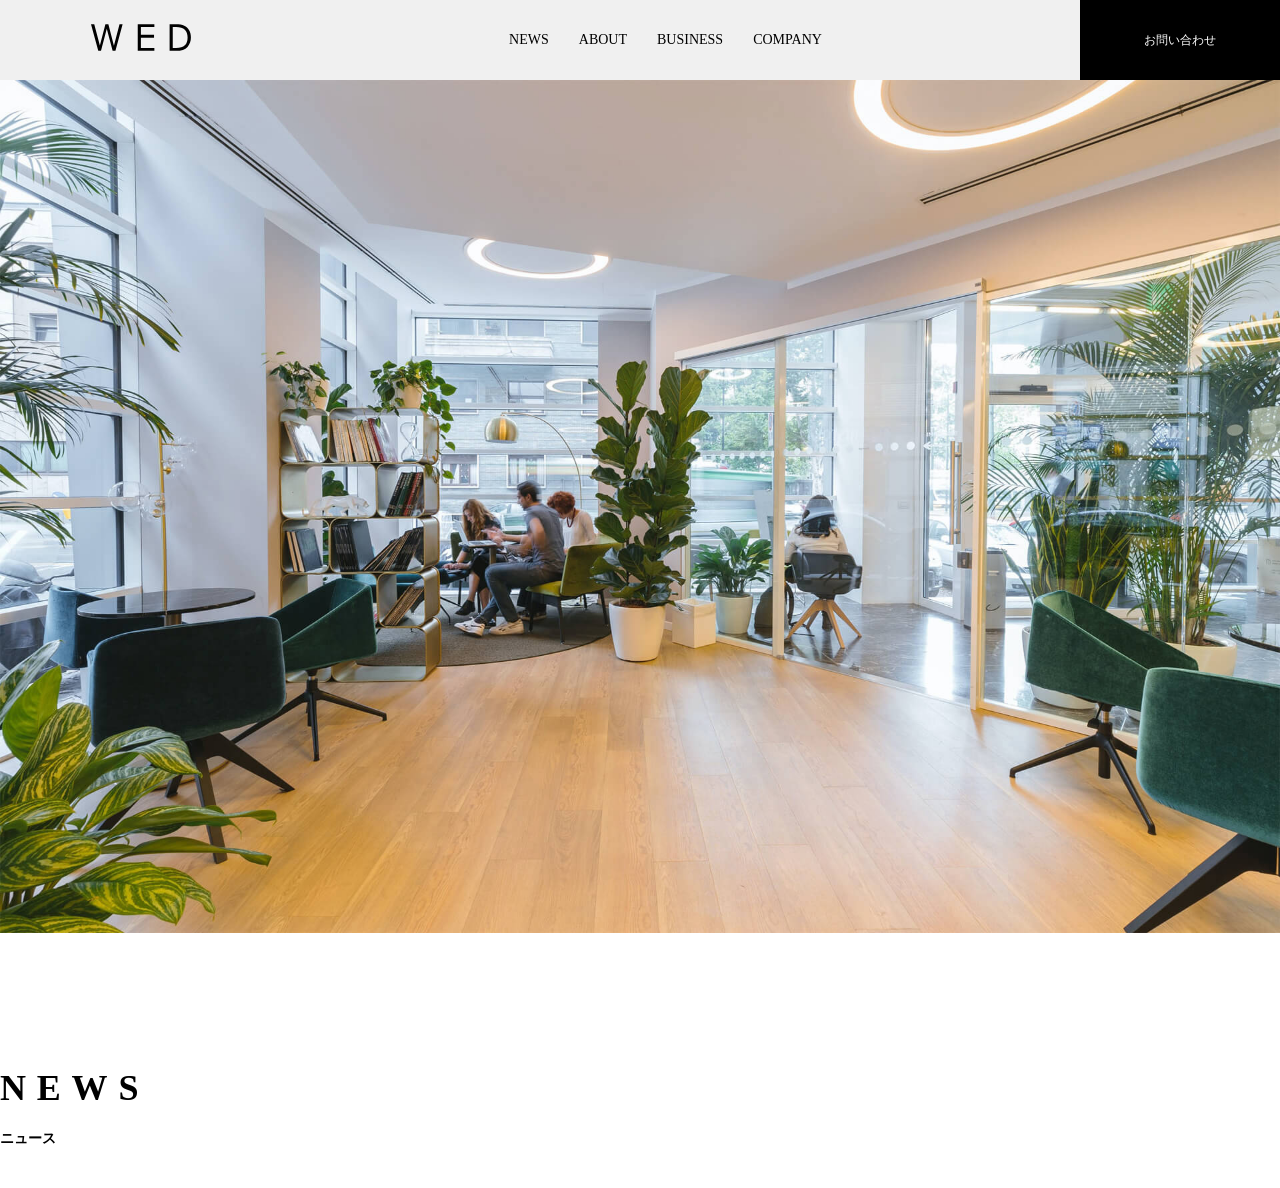
==== CorporateSite/index.html @ ebe77fc0 "Add files via upload" ====
<!DOCTYPE html>
<html lang="ja">
<head>
  <meta charset="UTF-8">
  <meta name="viewport" content="width=device-width, initial-scale=1.0">
  <title>Coporate</title>
  <link rel="stylesheet" href="./destyle.css">
  <link rel="stylesheet" href="./style.css">
</head>

<body>
  <header class="header">

    <h1 class="logo"><img src="./img/logo.svg"></h1>

    <nav>
      <ul>
        <li>NEWS</li>
        <li>ABOUT</li>
        <li>BUSINESS</li>
        <li>COMPANY</li>
      </ul>
    </nav>

    <a class="contact">お問い合わせ</a>

  </header>

  <main>

    <div class="MV">
      <img src="./img/mainvisual.jpg"
    </div>

  </main>

  <section class="news">
    <div class="section-title">
      <h2 class="title-1">NEWS</h2>
      <h3 class="title-2">ニュース</h3>
  </div>
  </section>



</body>
</html>
---- CorporateSite/style.css ----
* {
  margin: 0;
  padding: 0;
  border: 0;
}

img {
  max-width: 100%;
}

/* header */
header {
    height: 80px;
    display: flex;
    justify-content: space-between;
    align-items: center;
    background-color: #F0F0F0;
}

.logo img {
    width: 100.39px;
    margin-left: 91px;
    margin-right: 59.61px;
}

ul {
    display: flex;
    list-style: none;
    gap: 30px;
    font-size: 14px;
}

.contact {
  width: 200px;
  height: 80px;
  line-height: 80px;
  background-color: #000;
  color: #fff;
  font-size: 12px;
  display: inline-block;
  text-align: center; 
}

/* MV */
.MV img {
  width: 100%;
  object-fit: cover;
}



.news {
    margin-top: 130px;
}

.title-1 {
    font-size: 36px;
    letter-spacing: 10.8px;
    margin-bottom: 21px;
}

.title-2 {
    font-size: 14px; 
    margin-bottom: 40px;
}
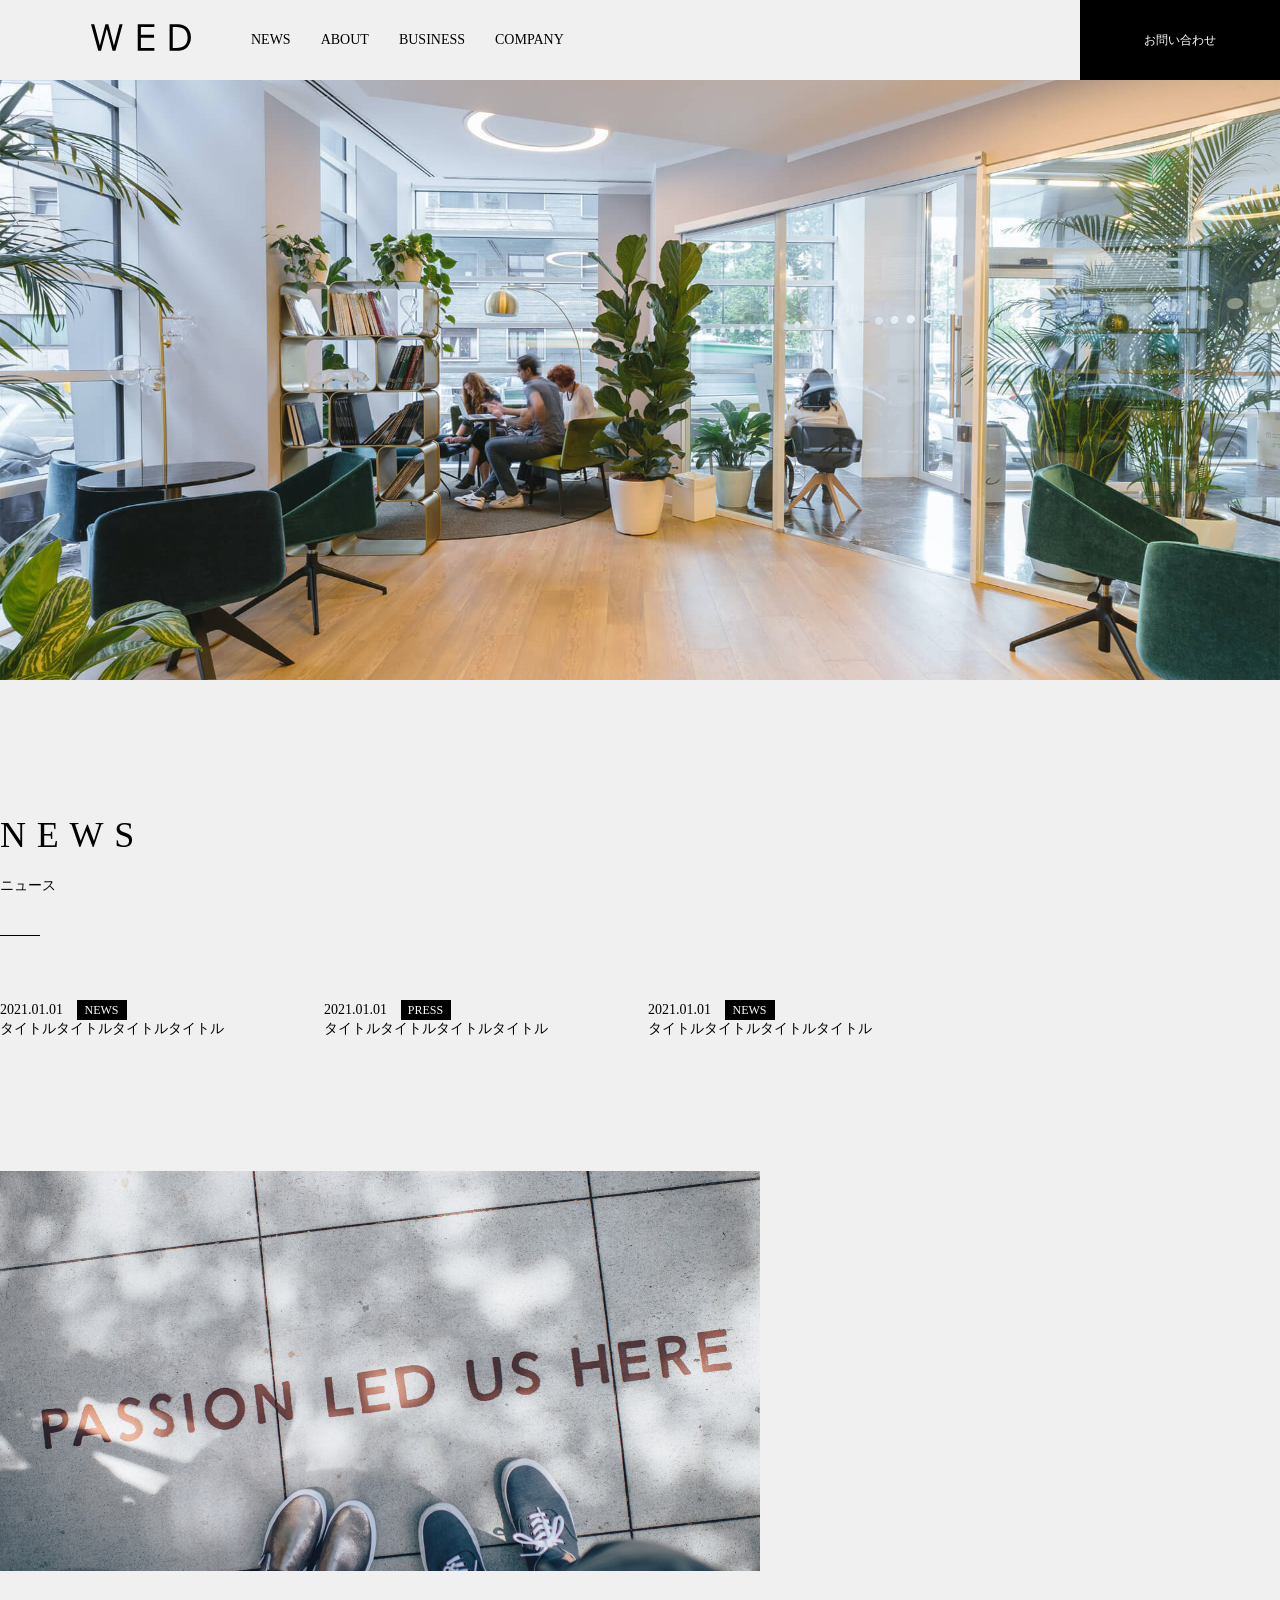
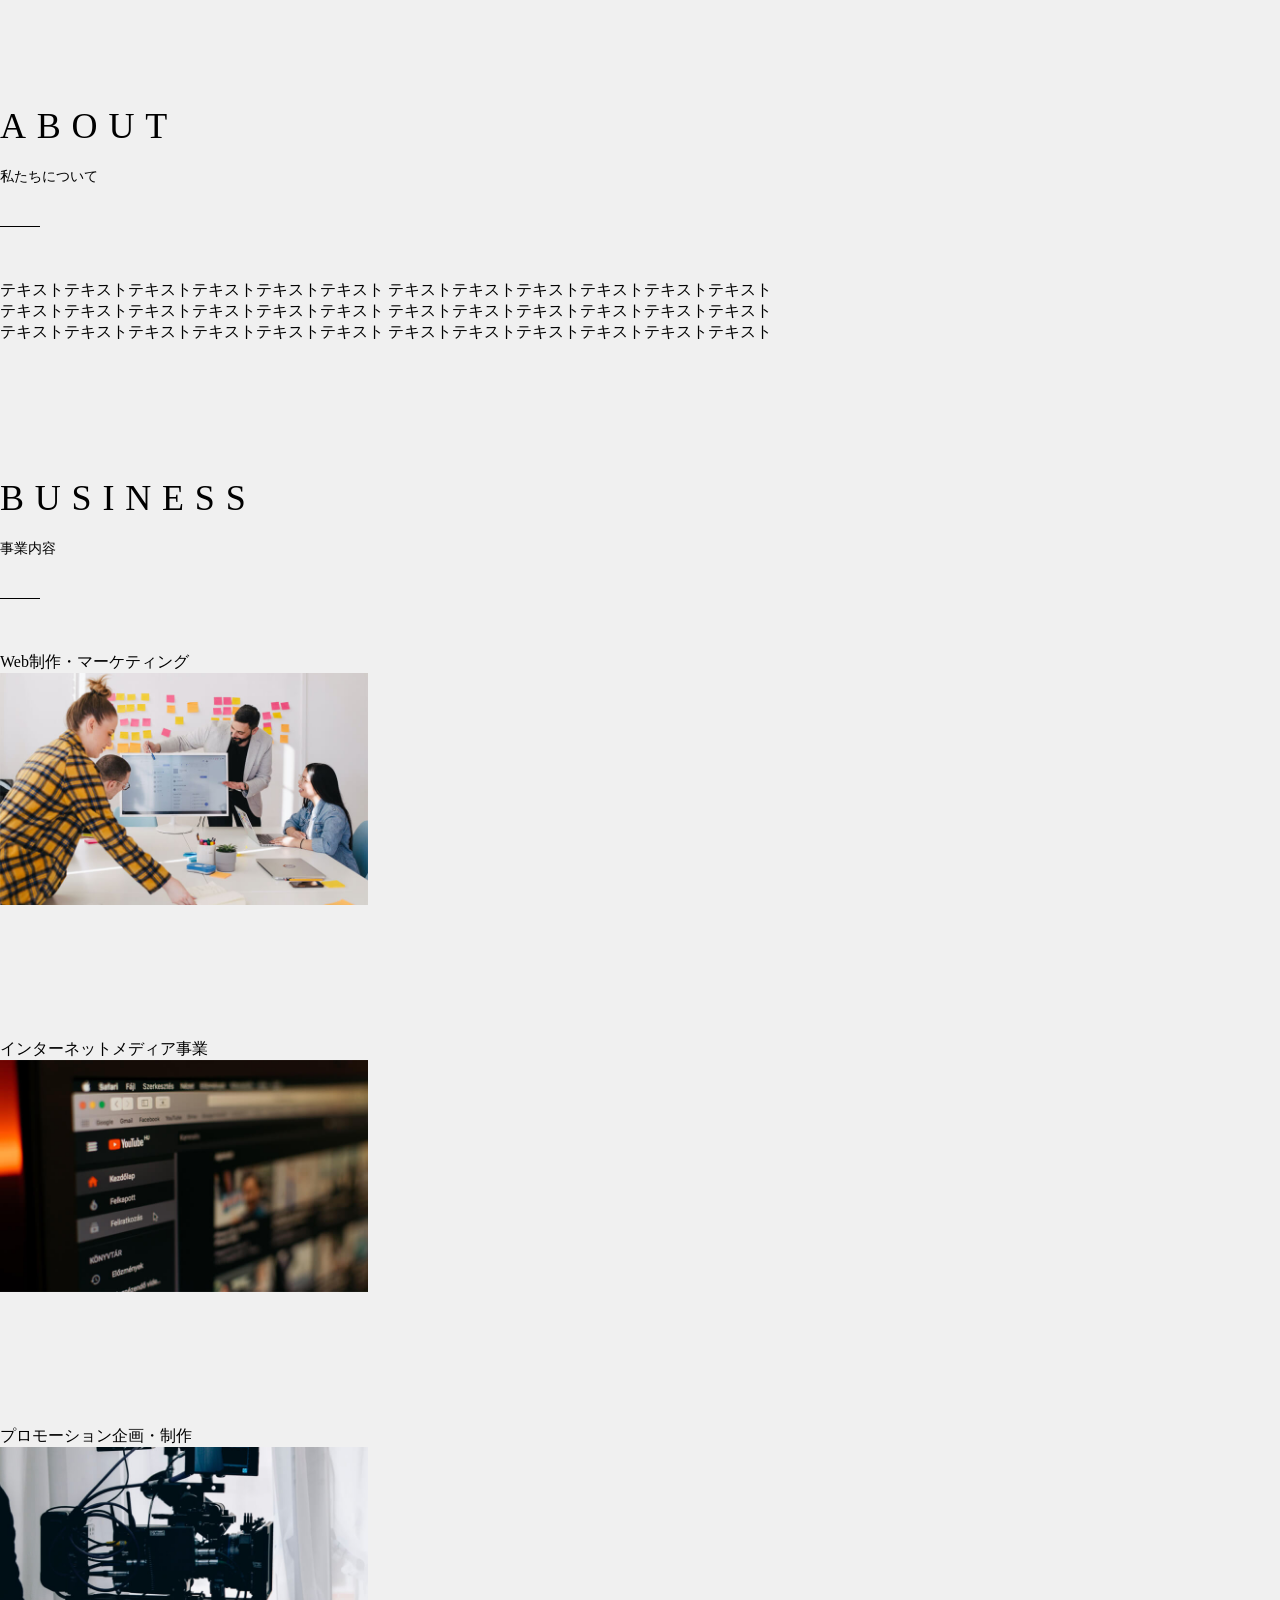
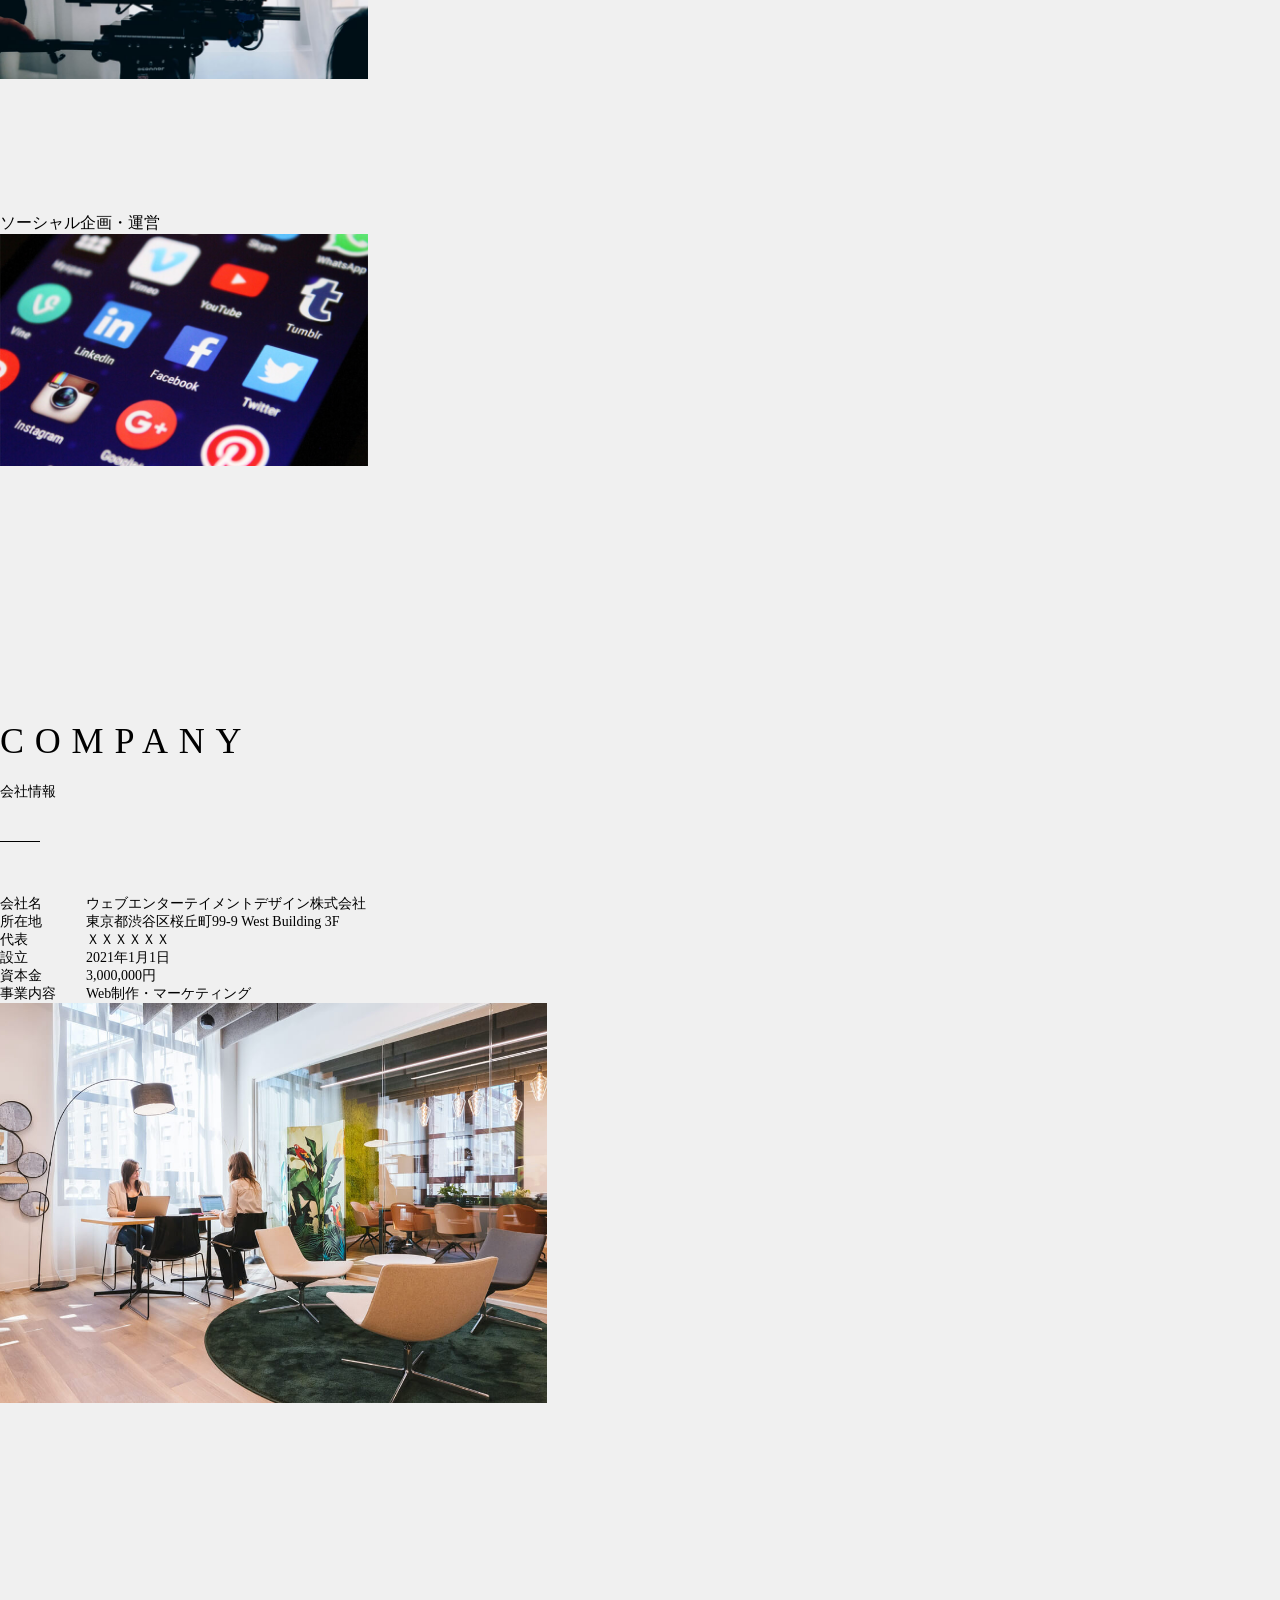
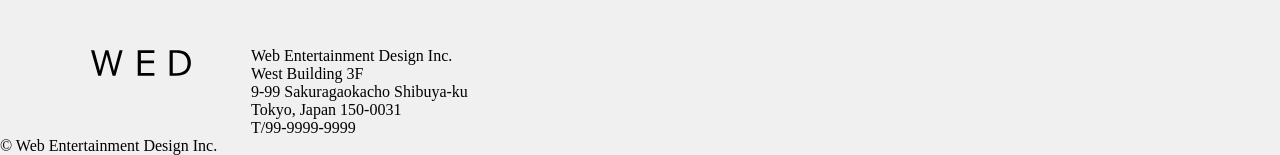
==== commit 7c20a4a9: "2026.05.18.update" ====
--- a/CorporateSite/index.html
+++ b/CorporateSite/index.html
@@ -28,19 +28,153 @@
 
   <main>
 
-    <div class="MV">
+    <div class="mv">
       <img src="./img/mainvisual.jpg"
     </div>
 
-  </main>
+   <!-- NEWS -->
+   <section class="news">
+     <h2 class="section-title">
+          <span class="main-title">NEWS</span>
+          <span class="sub-title">ニュース</span>
+     </h2>
 
-  <section class="news">
-    <div class="section-title">
-      <h2 class="title-1">NEWS</h2>
-      <h3 class="title-2">ニュース</h3>
+      <ul class="list">
+        <li>
+          <div class="date-area">
+            <time>2021.01.01</time>
+            <span>NEWS</span>
+            <p>タイトルタイトルタイトルタイトル</p>
+          </div>
+        </li>
+        <li>
+          <div class="date-area">
+            <time>2021.01.01</time>
+            <span>PRESS</span>
+            <p>タイトルタイトルタイトルタイトル</p>
+          </div>
+        </li><li>
+          <div class="date-area">
+            <time>2021.01.01</time>
+            <span>NEWS</span>
+            <p>タイトルタイトルタイトルタイトル</p>
+          </div>
+        </li>
+      </ul>
+   </section>
+
+   <!-- ABOUT -->
+   <section class="about">
+     <div class="about__img">
+      <img src="./img/about.jpg">
+     </div>
+
+     <div class="about__text">
+      <h2 class="section-title">
+       <span class="main-title">ABOUT</span>
+       <span class="sub-title">私たちについて</span>
+      </h2>
+      <p>
+            テキストテキストテキストテキストテキストテキスト
+            テキストテキストテキストテキストテキストテキスト
+      </p>
+      <p>
+            テキストテキストテキストテキストテキストテキスト
+            テキストテキストテキストテキストテキストテキスト
+      </p>
+      <p>
+            テキストテキストテキストテキストテキストテキスト
+            テキストテキストテキストテキストテキストテキスト
+      </p>
+     </div>
+   </section>
+
+   <!-- business -->
+   <section class="business">
+     <h2 class="section-title">
+       <span class="main-title">BUSINESS</span>
+       <span class="sub-title">事業内容</span>
+     </h2>
+
+     <div class="left">
+       <div class="item">
+          <p class="title">Web制作・マーケティング</p>
+          <img src="./img/business1.jpg">
+       </div>
+       <div class="item">
+         <p class="title">インターネットメディア事業</p>
+         <img src="./img/business2.jpg">
+       </div>
+     </div>
+
+     <div class="right">
+        <div class="item">
+          <p class="title">プロモーション企画・制作</p>
+          <img src="./img/business3.jpg">
+       </div>
+
+       <div class="item">
+         <p class="title">ソーシャル企画・運営</p>
+         <img src="./img/business4.jpg">
+       </div>
+     </div>
+   </section>
+
+   <!-- COMPANY -->
+   <section class="company">
+     <h2 class="section-title">
+      <span class="main-title">COMPANY</span>
+      <span class="sub-title">会社情報</span>
+     </h2>
+
+     <ul class="info">
+      <li>会社名　</li>
+      <li>ウェブエンターテイメントデザイン株式会社</li>
+     </ul>
+     <ul>
+      <li>所在地　</li>
+      <li>東京都渋谷区桜丘町99-9 West Building 3F</li>
+     </ul>
+     <ul>
+      <li>代表　　</li>
+      <li>ＸＸＸＸＸＸ</li>
+     </ul>   <ul>
+      <li>設立　　</li>
+      <li>2021年1月1日</li>
+     </ul>   <ul>
+      <li>資本金　</li>
+      <li>3,000,000円</li>
+     </ul>   <ul>
+      <li>事業内容</li>
+      <li>Web制作・マーケティング</li>
+     </ul>  
+
+     <div class="img">
+       <img src="./img/company.jpg">
+     </div>
+     </section>
+ </main>
+
+ <footer class="footer">
+
+  <div class="flex">
+    <h1 class="logo"><img src="./img/logo.svg"></h1>
+    <div class="info">
+      <p>
+        Web Entertainment Design Inc.<br>
+        West Building 3F<br>
+        9-99 Sakuragaokacho Shibuya-ku<br>
+        Tokyo, Japan 150-0031
+        </p>
+            <p>T/99-9999-9999</p>
+    </div>
   </div>
-  </section>
+  
+  </div>
+    <p class="copyright">&copy; Web Entertainment Design Inc.</p>
+  </div>
 
+ </footer>
 
 
 </body>
--- a/CorporateSite/style.css
+++ b/CorporateSite/style.css
@@ -4,20 +4,45 @@
   border: 0;
 }
 
+body {
+  background-color: #F0F0F0;
+}
+
 img {
   max-width: 100%;
+  height: auto;
+}
+
+.main-title {
+    display: block;
+    font-weight: normal;
+    font-size: 36px;
+    letter-spacing: 10.8px;
+    margin-bottom: 21px;
+}
+
+.sub-title {
+    display: block;
+    font-weight: normal;
+    font-size: 14px; 
+}
+
+.sub-title::after {
+    content: "";
+    width: 40px;
+    height: 1px;
+    background-color: #000;
+    display: block;
 }
 
 /* header */
 header {
     height: 80px;
     display: flex;
-    justify-content: space-between;
     align-items: center;
-    background-color: #F0F0F0;
 }
 
-.logo img {
+.logo {
     width: 100.39px;
     margin-left: 91px;
     margin-right: 59.61px;
@@ -37,29 +62,123 @@
   background-color: #000;
   color: #fff;
   font-size: 12px;
-  display: inline-block;
+  display: lock;
   text-align: center; 
+  margin-left: auto;
 }
 
 /* MV */
-.MV img {
+
+.mv {
+    width: 100%;
+}
+
+.mv img {
   width: 100%;
+  height: 600px;
   object-fit: cover;
+  margin-bottom: 130px;
+}
+
+/* NEWS */
+.news {
+    margin-bottom: 133px;
+}
+
+.news .sub-title::after {
+  margin-top: 40px;
+  margin-bottom: 64px;
+}
+
+.date-area span {
+  width: 50px;
+  height: 20px;
+  line-height: 20px;
+  background-color: #000;
+  color: #fff;
+  display: inline-block;
+  font-size: 0.75rem;
+  margin-left: 10px;
+  text-align: center;
+}
+
+.list {
+    display: flex;
+    gap: 100px;
+}
+
+/* ABOUT*/
+.about {
+    margin-bottom: 134px;
+}
+
+.about .sub-title::after {
+    margin-top: 40px;
+    margin-bottom: 53px;
+}
+
+.about__img img {
+  width: 760px;
+  height: 400px;
+  object-fit: cover;
+}
+
+/* BUSINESS */
+.business {
+  margin-bottom: 120px;
+}
+
+.business .sub-title::after {
+    margin-top: 40px;
+    margin-bottom: 53px;
+}
+
+.item img {
+  width: 368px;
+  height: 232px;
+  object-fit: cover;
+}
+
+/* COMPANY */
+.company {
+  margin-bottom: 110px;
+}
+
+.company .sub-title::after {
+    margin-top: 40px;
+    margin-bottom: 53px;
+}
+
+.company img {
+  width: 547px;
+  height: 400px;
+  object-fit: cover;
+}
+
+/* footer */
+.flex {
+  display: flex;
 }
 
 
 
-.news {
-    margin-top: 130px;
-}
 
-.title-1 {
-    font-size: 36px;
-    letter-spacing: 10.8px;
-    margin-bottom: 21px;
-}
 
-.title-2 {
-    font-size: 14px; 
-    margin-bottom: 40px;
-}+
+
+
+
+
+
+@media screen and (max-width: 768px) {
+
+  .header {
+    flex-direction: column;
+    align-items: flex-start;
+  }
+
+  .contact {
+    display: none;
+  }
+
+  }
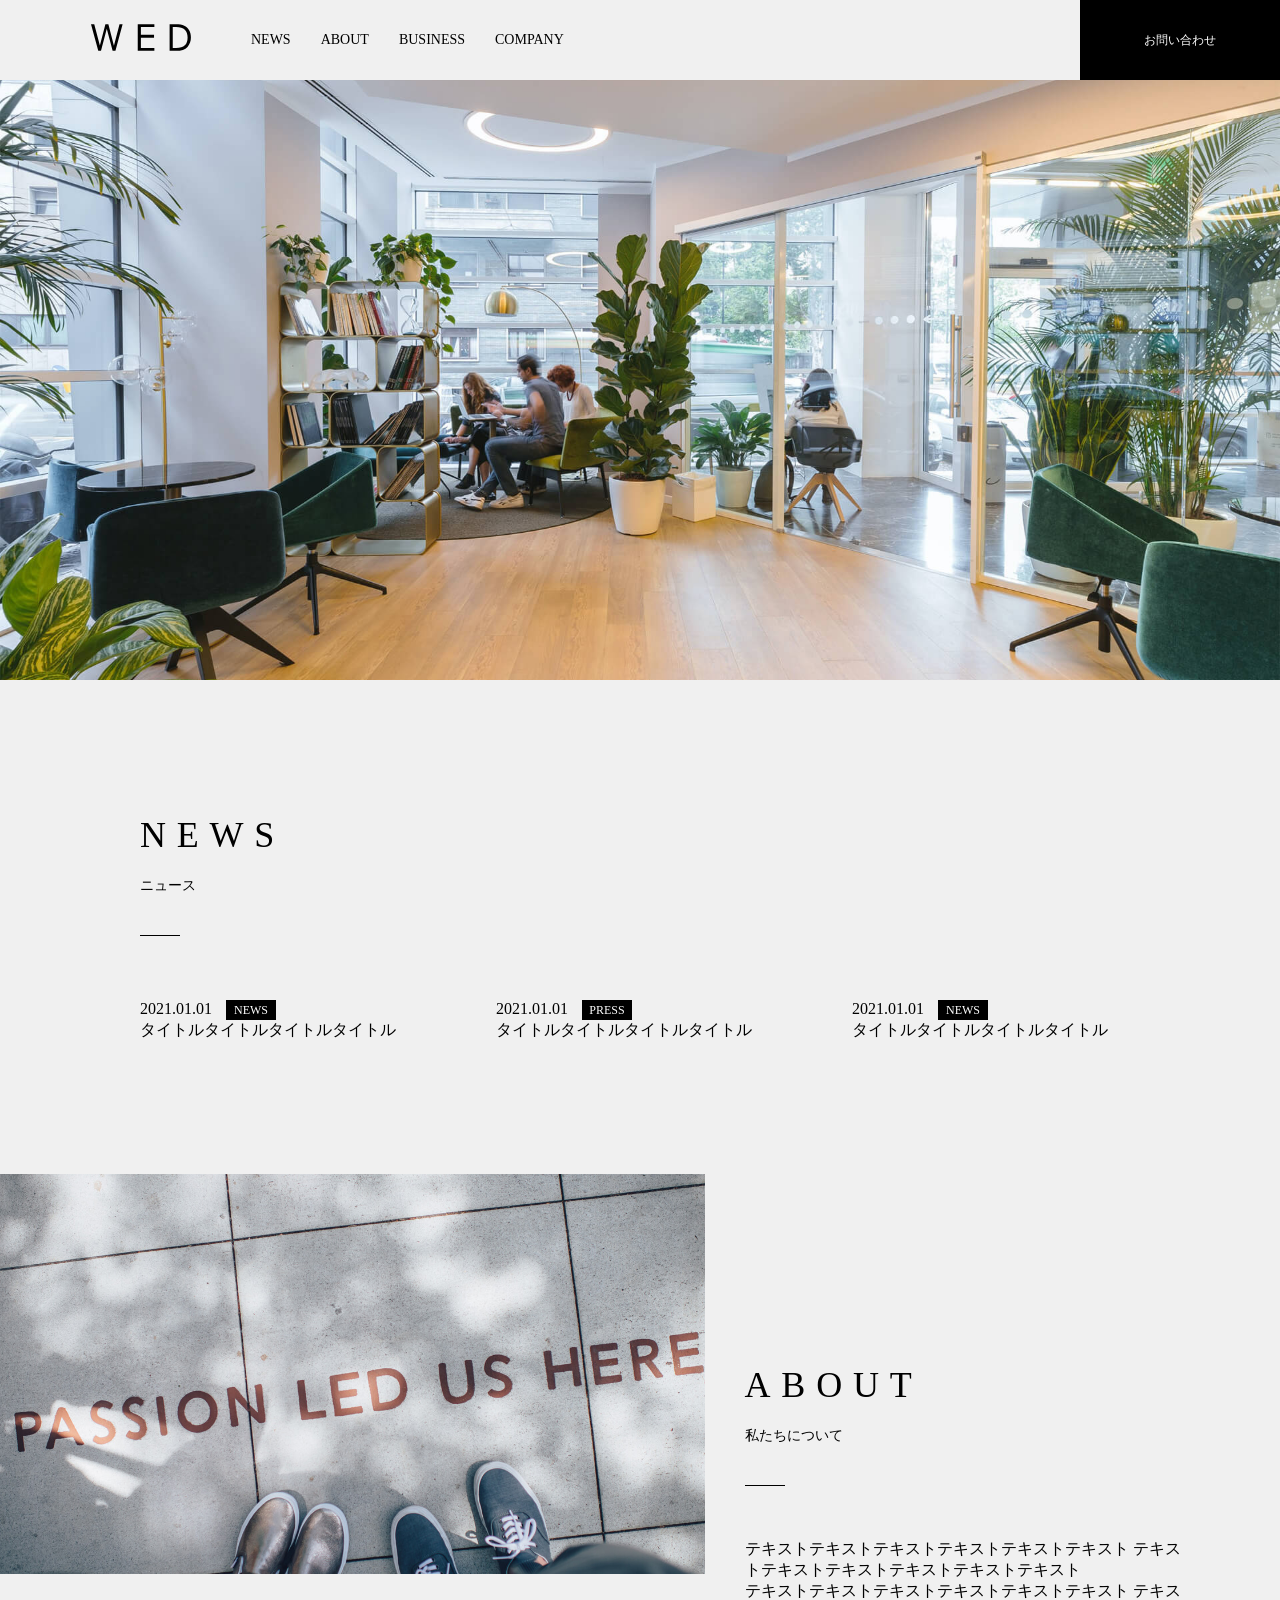
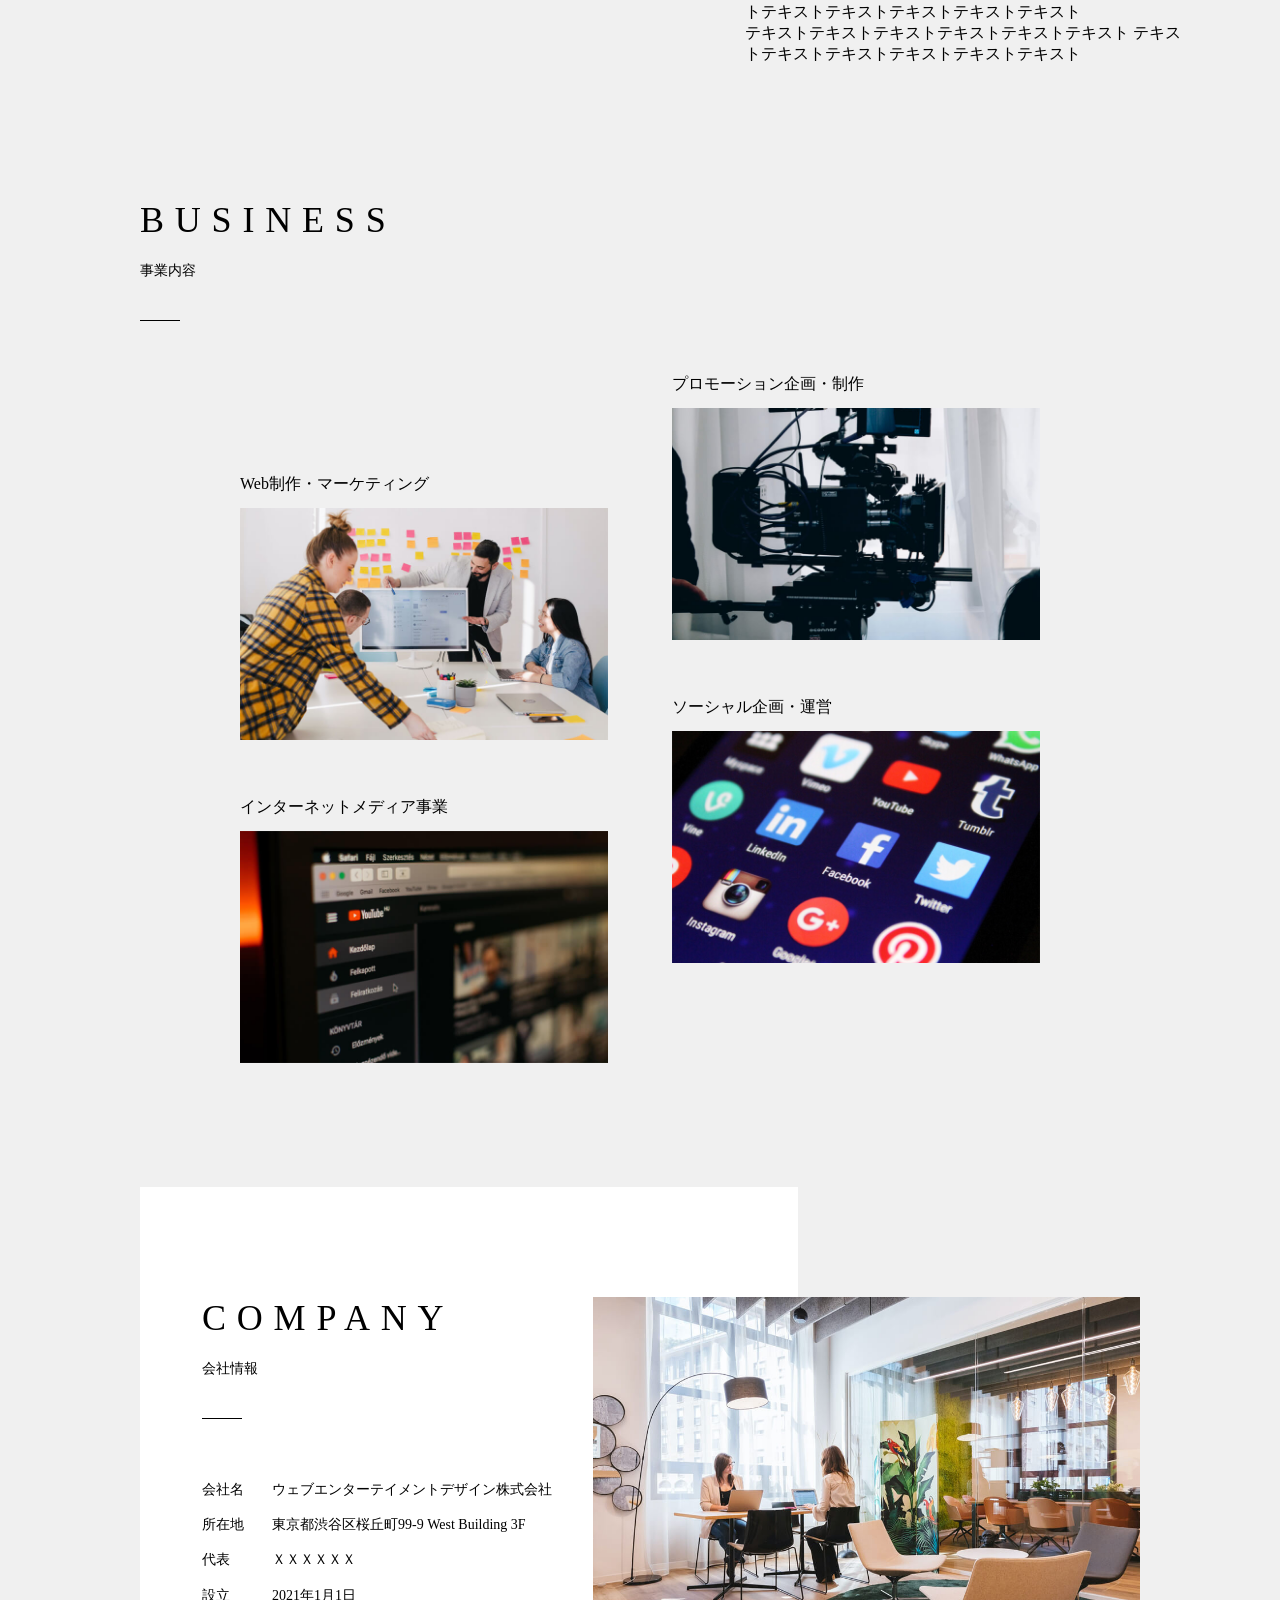
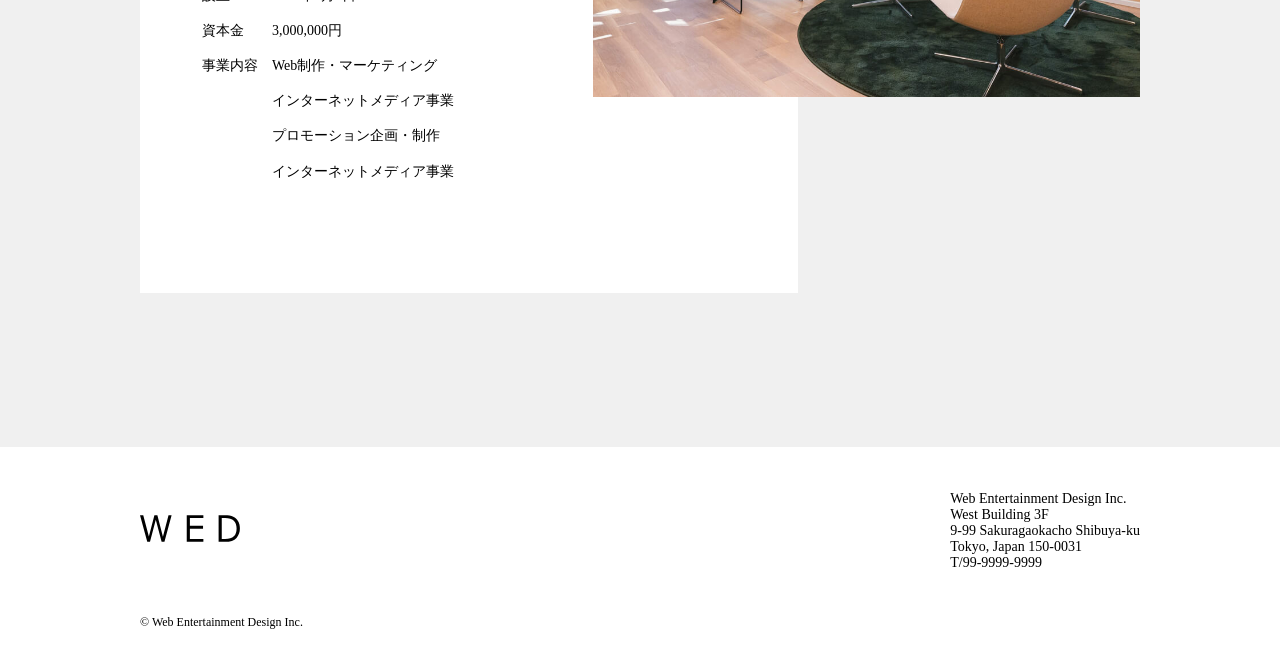
==== commit 78c7f533: "2026_05_19" ====
--- a/CorporateSite/index.html
+++ b/CorporateSite/index.html
@@ -1,181 +1,205 @@
-<!DOCTYPE html>
+<!doctype html>
 <html lang="ja">
-<head>
-  <meta charset="UTF-8">
-  <meta name="viewport" content="width=device-width, initial-scale=1.0">
-  <title>Coporate</title>
-  <link rel="stylesheet" href="./destyle.css">
-  <link rel="stylesheet" href="./style.css">
-</head>
-
-<body>
-  <header class="header">
-
-    <h1 class="logo"><img src="./img/logo.svg"></h1>
-
-    <nav>
-      <ul>
-        <li>NEWS</li>
-        <li>ABOUT</li>
-        <li>BUSINESS</li>
-        <li>COMPANY</li>
-      </ul>
-    </nav>
-
-    <a class="contact">お問い合わせ</a>
-
-  </header>
-
-  <main>
-
-    <div class="mv">
-      <img src="./img/mainvisual.jpg"
-    </div>
-
-   <!-- NEWS -->
-   <section class="news">
-     <h2 class="section-title">
+  <head>
+    <meta charset="UTF-8" />
+    <meta name="viewport" content="width=device-width, initial-scale=1.0" />
+    <title>Coporate</title>
+    <link rel="stylesheet" href="./destyle.css" />
+    <link rel="stylesheet" href="./style.css" />
+  </head>
+
+  <body>
+    <header class="header">
+      <h1 class="logo"><img src="./img/logo.svg" /></h1>
+
+      <nav>
+        <ul>
+          <li>NEWS</li>
+          <li>ABOUT</li>
+          <li>BUSINESS</li>
+          <li>COMPANY</li>
+        </ul>
+      </nav>
+
+      <a class="contact">お問い合わせ</a>
+    </header>
+
+    <main>
+      <div class="mv">
+        <img src="./img/mainvisual.jpg" />
+      </div>
+
+      <!-- NEWS -->
+      <section class="news">
+        <h2 class="section-title">
           <span class="main-title">NEWS</span>
           <span class="sub-title">ニュース</span>
-     </h2>
-
-      <ul class="list">
+        </h2>
+
+        <ul class="list">
+          <li>
+            <div class="date-area">
+              <time>2021.01.01</time>
+              <span>NEWS</span>
+              <p>タイトルタイトルタイトルタイトル</p>
+            </div>
+          </li>
+          <li>
+            <div class="date-area">
+              <time>2021.01.01</time>
+              <span>PRESS</span>
+              <p>タイトルタイトルタイトルタイトル</p>
+            </div>
+          </li>
+          <li>
+            <div class="date-area">
+              <time>2021.01.01</time>
+              <span>NEWS</span>
+              <p>タイトルタイトルタイトルタイトル</p>
+            </div>
+          </li>
+        </ul>
+      </section>
+
+      <!-- ABOUT -->
+      <section class="about">
+        <div class="about__img">
+          <img src="./img/about.jpg" />
+        </div>
+
+        <div class="about__text">
+          <h2 class="section-title">
+            <span class="main-title">ABOUT</span>
+            <span class="sub-title">私たちについて</span>
+          </h2>
+          <p>
+            テキストテキストテキストテキストテキストテキスト
+            テキストテキストテキストテキストテキストテキスト
+          </p>
+          <p>
+            テキストテキストテキストテキストテキストテキスト
+            テキストテキストテキストテキストテキストテキスト
+          </p>
+          <p>
+            テキストテキストテキストテキストテキストテキスト
+            テキストテキストテキストテキストテキストテキスト
+          </p>
+        </div>
+      </section>
+
+      <!-- business -->
+      <section class="business">
+        <h2 class="section-title">
+          <span class="main-title">BUSINESS</span>
+          <span class="sub-title">事業内容</span>
+        </h2>
+
+        <div class="business__content">
+          <div class="left">
+            <div class="item">
+              <p class="title">Web制作・マーケティング</p>
+              <img src="./img/business1.jpg" />
+            </div>
+            <div class="item">
+              <p class="title">インターネットメディア事業</p>
+              <img src="./img/business2.jpg" />
+            </div>
+          </div>
+
+          <div class="right">
+            <div class="item">
+              <p class="title">プロモーション企画・制作</p>
+              <img src="./img/business3.jpg" />
+            </div>
+
+            <div class="item">
+              <p class="title">ソーシャル企画・運営</p>
+              <img src="./img/business4.jpg" />
+            </div>
+          </div>
+        </div>
+      </section>
+
+      <!-- COMPANY -->
+      <section class="company">
+
+        <div class="company__content">
+
+        <div class="company__text">
+
+        <h2 class="section-title">
+          <span class="main-title">COMPANY</span>
+          <span class="sub-title">会社情報</span>
+        </h2>
+        
+        <ul class="info">
+          <li>
+            <h3>会社名　　</h3>
+            <p>ウェブエンターテイメントデザイン株式会社</p>
+          </li>
+          <li>
+            <h3>所在地　　</h3>
+            <p>東京都渋谷区桜丘町99-9 West Building 3F</p>
+          </li>
+          <li>
+            <h3>代表　　　</h3>
+            <p>ＸＸＸＸＸＸ</p>
+          </li>
+          <li>
+            <h3>設立　　　</h3>
+            <p>2021年1月1日</p>
+          </li>
+          <li>
+            <h3>資本金　　</h3>
+            <p>3,000,000円</p>
+          </li>
+          <li>
+            <h3>事業内容　</h3>
+            <p>Web制作・マーケティング</p>
+          </li>
+         <li>
+            <h3>　　　　　</h3>
+            <p>インターネットメディア事業</p>
+          </li>  
         <li>
-          <div class="date-area">
-            <time>2021.01.01</time>
-            <span>NEWS</span>
-            <p>タイトルタイトルタイトルタイトル</p>
-          </div>
-        </li>
+            <h3>　　　　　</h3>
+            <p>プロモーション企画・制作</p>
+          </li>  
         <li>
-          <div class="date-area">
-            <time>2021.01.01</time>
-            <span>PRESS</span>
-            <p>タイトルタイトルタイトルタイトル</p>
-          </div>
-        </li><li>
-          <div class="date-area">
-            <time>2021.01.01</time>
-            <span>NEWS</span>
-            <p>タイトルタイトルタイトルタイトル</p>
-          </div>
-        </li>
-      </ul>
-   </section>
-
-   <!-- ABOUT -->
-   <section class="about">
-     <div class="about__img">
-      <img src="./img/about.jpg">
-     </div>
-
-     <div class="about__text">
-      <h2 class="section-title">
-       <span class="main-title">ABOUT</span>
-       <span class="sub-title">私たちについて</span>
-      </h2>
-      <p>
-            テキストテキストテキストテキストテキストテキスト
-            テキストテキストテキストテキストテキストテキスト
-      </p>
-      <p>
-            テキストテキストテキストテキストテキストテキスト
-            テキストテキストテキストテキストテキストテキスト
-      </p>
-      <p>
-            テキストテキストテキストテキストテキストテキスト
-            テキストテキストテキストテキストテキストテキスト
-      </p>
-     </div>
-   </section>
-
-   <!-- business -->
-   <section class="business">
-     <h2 class="section-title">
-       <span class="main-title">BUSINESS</span>
-       <span class="sub-title">事業内容</span>
-     </h2>
-
-     <div class="left">
-       <div class="item">
-          <p class="title">Web制作・マーケティング</p>
-          <img src="./img/business1.jpg">
-       </div>
-       <div class="item">
-         <p class="title">インターネットメディア事業</p>
-         <img src="./img/business2.jpg">
-       </div>
-     </div>
-
-     <div class="right">
-        <div class="item">
-          <p class="title">プロモーション企画・制作</p>
-          <img src="./img/business3.jpg">
-       </div>
-
-       <div class="item">
-         <p class="title">ソーシャル企画・運営</p>
-         <img src="./img/business4.jpg">
-       </div>
-     </div>
-   </section>
-
-   <!-- COMPANY -->
-   <section class="company">
-     <h2 class="section-title">
-      <span class="main-title">COMPANY</span>
-      <span class="sub-title">会社情報</span>
-     </h2>
-
-     <ul class="info">
-      <li>会社名　</li>
-      <li>ウェブエンターテイメントデザイン株式会社</li>
-     </ul>
-     <ul>
-      <li>所在地　</li>
-      <li>東京都渋谷区桜丘町99-9 West Building 3F</li>
-     </ul>
-     <ul>
-      <li>代表　　</li>
-      <li>ＸＸＸＸＸＸ</li>
-     </ul>   <ul>
-      <li>設立　　</li>
-      <li>2021年1月1日</li>
-     </ul>   <ul>
-      <li>資本金　</li>
-      <li>3,000,000円</li>
-     </ul>   <ul>
-      <li>事業内容</li>
-      <li>Web制作・マーケティング</li>
-     </ul>  
-
-     <div class="img">
-       <img src="./img/company.jpg">
-     </div>
-     </section>
- </main>
-
- <footer class="footer">
-
-  <div class="flex">
-    <h1 class="logo"><img src="./img/logo.svg"></h1>
-    <div class="info">
-      <p>
-        Web Entertainment Design Inc.<br>
-        West Building 3F<br>
-        9-99 Sakuragaokacho Shibuya-ku<br>
-        Tokyo, Japan 150-0031
-        </p>
-            <p>T/99-9999-9999</p>
-    </div>
-  </div>
-  
-  </div>
-    <p class="copyright">&copy; Web Entertainment Design Inc.</p>
-  </div>
-
- </footer>
-
-
-</body>
+            <h3>　　　　　</h3>
+            <p>インターネットメディア事業</p>
+          </li>  
+        </ul>
+        </div>
+      
+        <div class="img">
+          <img src="./img/company.jpg" />
+        </div>
+
+        </div>
+        
+      </section>
+    </main>
+
+    <footer class="footer">
+      <div class="wrapper">
+      <div class="flex">
+        <h1 class="logo"><img src="./img/logo.svg" /></h1>
+        <div class="info">
+          <p>
+            Web Entertainment Design Inc.<br />
+            West Building 3F<br />
+            9-99 Sakuragaokacho Shibuya-ku<br />
+            Tokyo, Japan 150-0031
+          </p>
+          <p>T/99-9999-9999</p>
+        </div>
+      </div>
+
+      <div>
+        <p class="copyright">&copy; Web Entertainment Design Inc.</p>
+      </div>
+    </footer>
+
+  </body>
 </html>
--- a/CorporateSite/style.css
+++ b/CorporateSite/style.css
@@ -5,7 +5,7 @@
 }
 
 body {
-  background-color: #F0F0F0;
+  background-color: #f0f0f0;
 }
 
 img {
@@ -14,45 +14,52 @@
 }
 
 .main-title {
-    display: block;
-    font-weight: normal;
-    font-size: 36px;
-    letter-spacing: 10.8px;
-    margin-bottom: 21px;
+  display: block;
+  font-weight: normal;
+  font-size: 36px;
+  letter-spacing: 10.8px;
+  margin-bottom: 21px;
 }
 
 .sub-title {
-    display: block;
-    font-weight: normal;
-    font-size: 14px; 
+  display: block;
+  font-weight: normal;
+  font-size: 14px;
 }
 
 .sub-title::after {
-    content: "";
-    width: 40px;
-    height: 1px;
-    background-color: #000;
-    display: block;
+  content: '';
+  width: 40px;
+  height: 1px;
+  background-color: #000;
+  display: block;
+}
+
+.wrapper {
+  width: 100%;
+  max-width: 1000px;
+  padding: 0 16px;
+  margin: 0 auto;
 }
 
 /* header */
 header {
-    height: 80px;
-    display: flex;
-    align-items: center;
-}
-
-.logo {
-    width: 100.39px;
-    margin-left: 91px;
-    margin-right: 59.61px;
-}
-
-ul {
-    display: flex;
-    list-style: none;
-    gap: 30px;
-    font-size: 14px;
+  height: 80px;
+  display: flex;
+  align-items: center;
+}
+
+.header .logo  {
+  width: 100.39px;
+  margin-left: 91px;
+  margin-right: 59.61px;
+}
+
+.header ul {
+  display: flex;
+  list-style: none;
+  gap: 30px;
+  font-size: 14px;
 }
 
 .contact {
@@ -63,14 +70,14 @@
   color: #fff;
   font-size: 12px;
   display: lock;
-  text-align: center; 
+  text-align: center;
   margin-left: auto;
 }
 
 /* MV */
 
 .mv {
-    width: 100%;
+  width: 100%;
 }
 
 .mv img {
@@ -82,7 +89,9 @@
 
 /* NEWS */
 .news {
-    margin-bottom: 133px;
+  max-width: 1000px;
+  padding: 0 40px;
+  margin: 0 auto 133px;
 }
 
 .news .sub-title::after {
@@ -103,18 +112,23 @@
 }
 
 .list {
-    display: flex;
-    gap: 100px;
+  list-style: none;
+  display: flex;
+  gap: 100px;
 }
 
 /* ABOUT*/
 .about {
-    margin-bottom: 134px;
+  max-width: 1400px;
+  margin: 0 auto 134px;
+  display: flex;
+  justify-content: space-between;
+  gap: 40px;
 }
 
 .about .sub-title::after {
-    margin-top: 40px;
-    margin-bottom: 53px;
+  margin-top: 40px;
+  margin-bottom: 53px;
 }
 
 .about__img img {
@@ -123,14 +137,44 @@
   object-fit: cover;
 }
 
+.about__text {
+  width: 473px;
+  margin: 190px 97px 0 0;
+}
+
 /* BUSINESS */
 .business {
-  margin-bottom: 120px;
+  width: 100%;
+  max-width: 1000px;
+  padding: 0 16px;
+  margin: 0 auto;
+  margin-bottom: 67px;
+}
+
+.business__content {
+  display: flex;
+  justify-content: space-between;
+  gap: 40px;
+  max-width: 800px;
+  margin: 0 auto;
+  padding: 0 20px;
+}
+
+.business__content .title {
+  margin-bottom: 13px;
+}
+
+.business__content .left {
+  margin-top: 100px;
 }
 
 .business .sub-title::after {
-    margin-top: 40px;
-    margin-bottom: 53px;
+  margin-top: 40px;
+  margin-bottom: 53px;
+}
+
+.item {
+  margin-bottom: 53px;
 }
 
 .item img {
@@ -141,36 +185,85 @@
 
 /* COMPANY */
 .company {
-  margin-bottom: 110px;
+  width: 100%;
+  max-width: 1000px;
+  height: 750px;
+  padding: 0 16px;
+  margin: 0 auto 110px;
+  position: relative;
 }
 
 .company .sub-title::after {
-    margin-top: 40px;
-    margin-bottom: 53px;
+  margin-top: 40px;
+  margin-bottom: 53px;
+}
+
+.company__content {
+  display: flex;
+}
+
+ .company__text {
+  width: 567px;
+  padding: 110px 29px 104px 62px;
+  background-color: #fff;
+  position: absolute; 
+
+  }
+
+.company li  {
+  display: flex;
+  font-size: 14px;
+  font-weight: normal;
+  line-height: 35.2px;
+}
+
+h3 {
+  font-size: 14px;
+  font-weight: normal;
 }
 
 .company img {
   width: 547px;
   height: 400px;
-  object-fit: cover;
+  margin-top: 110px;
+  margin-left: 453px;
+  object-fit: cover;
+  position: absolute;
 }
 
 /* footer */
+.footer {
+  width: 100%;
+  background-color: #fff;
+  padding-bottom: 22px;
+}
+
 .flex {
   display: flex;
-}
-
-
-
-
-
-
-
-
-
-
-
-@media screen and (max-width: 768px) {
+  align-items: center;
+  justify-content: space-between;
+  padding: 44px 0;
+}
+
+.flex .logo {
+  width: 100.39px;
+  margin-right: 0;
+}
+
+
+.info p {
+  font-size: 14px;
+}
+
+.copyright {
+  font-size: 12px;
+}
+
+@media screen and (max-width: 900px) {
+
+
+
+
 
   .header {
     flex-direction: column;
@@ -180,5 +273,4 @@
   .contact {
     display: none;
   }
-
-  }+}
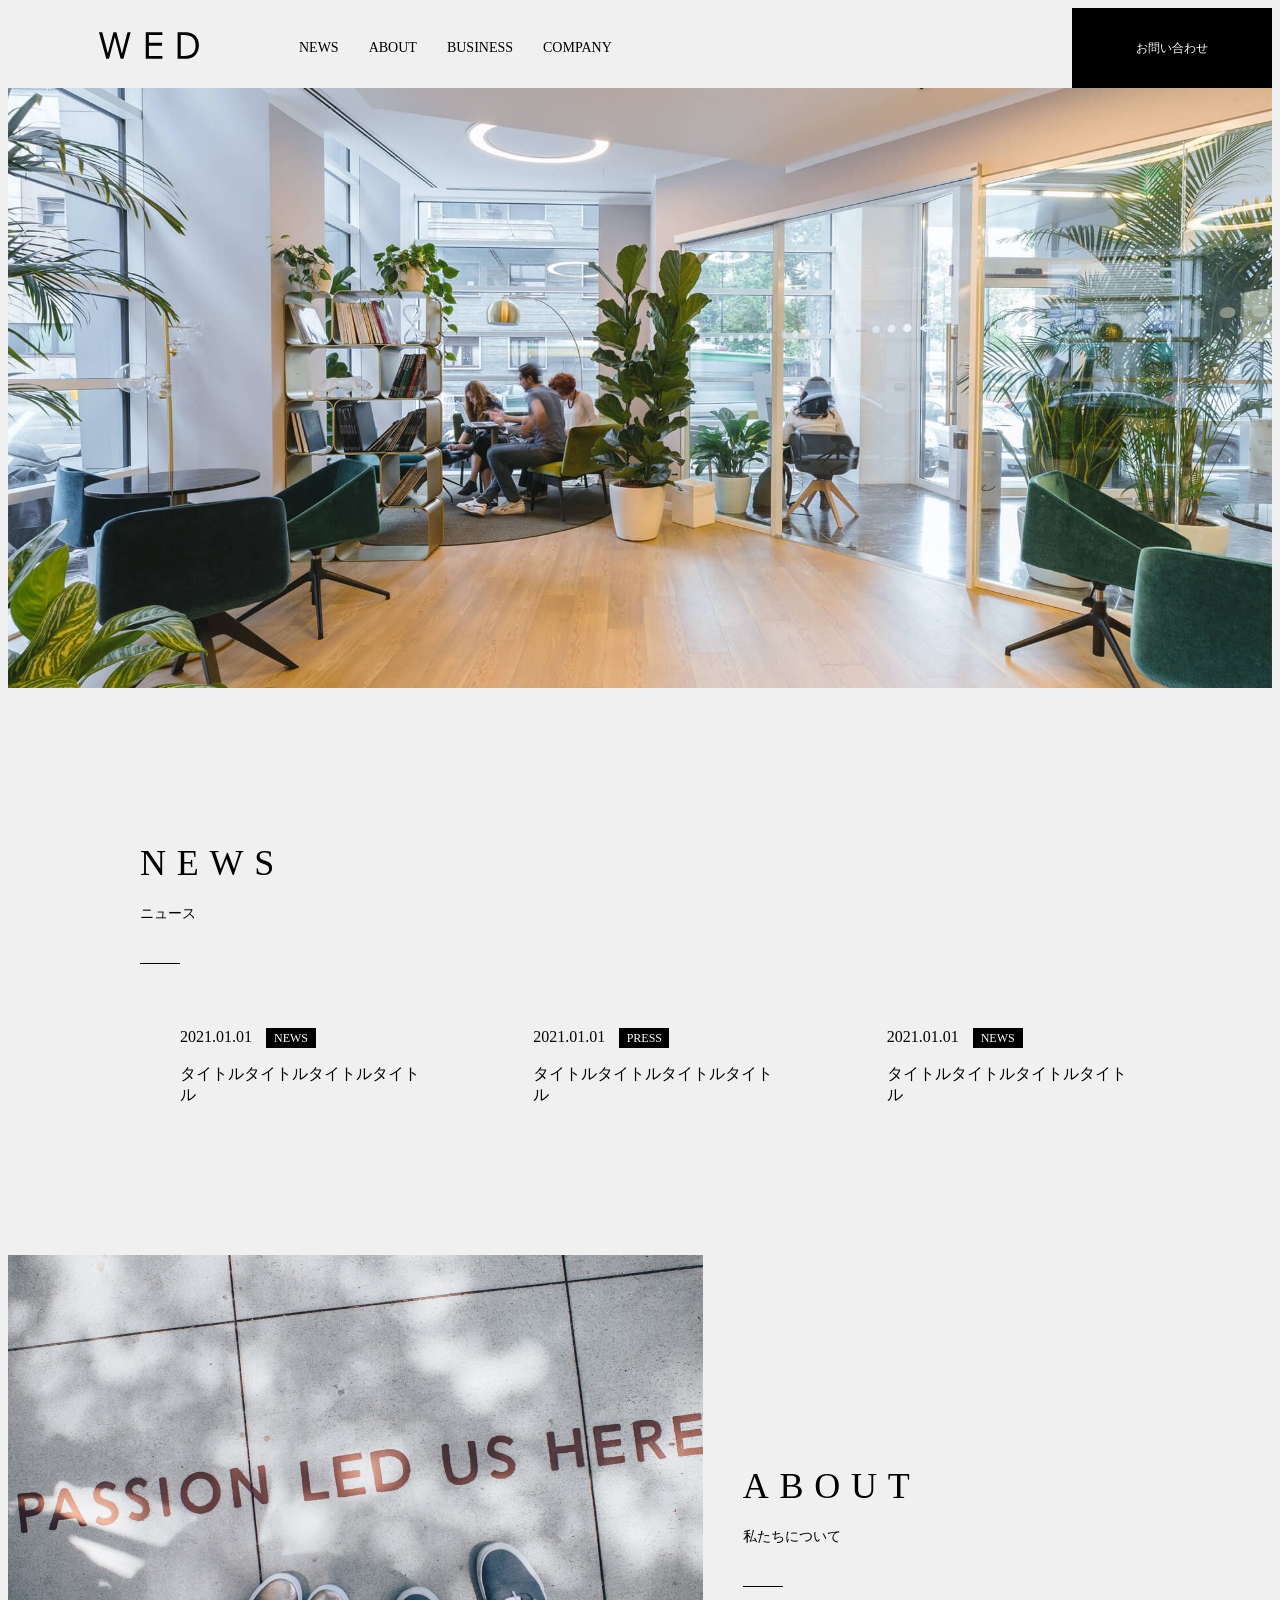
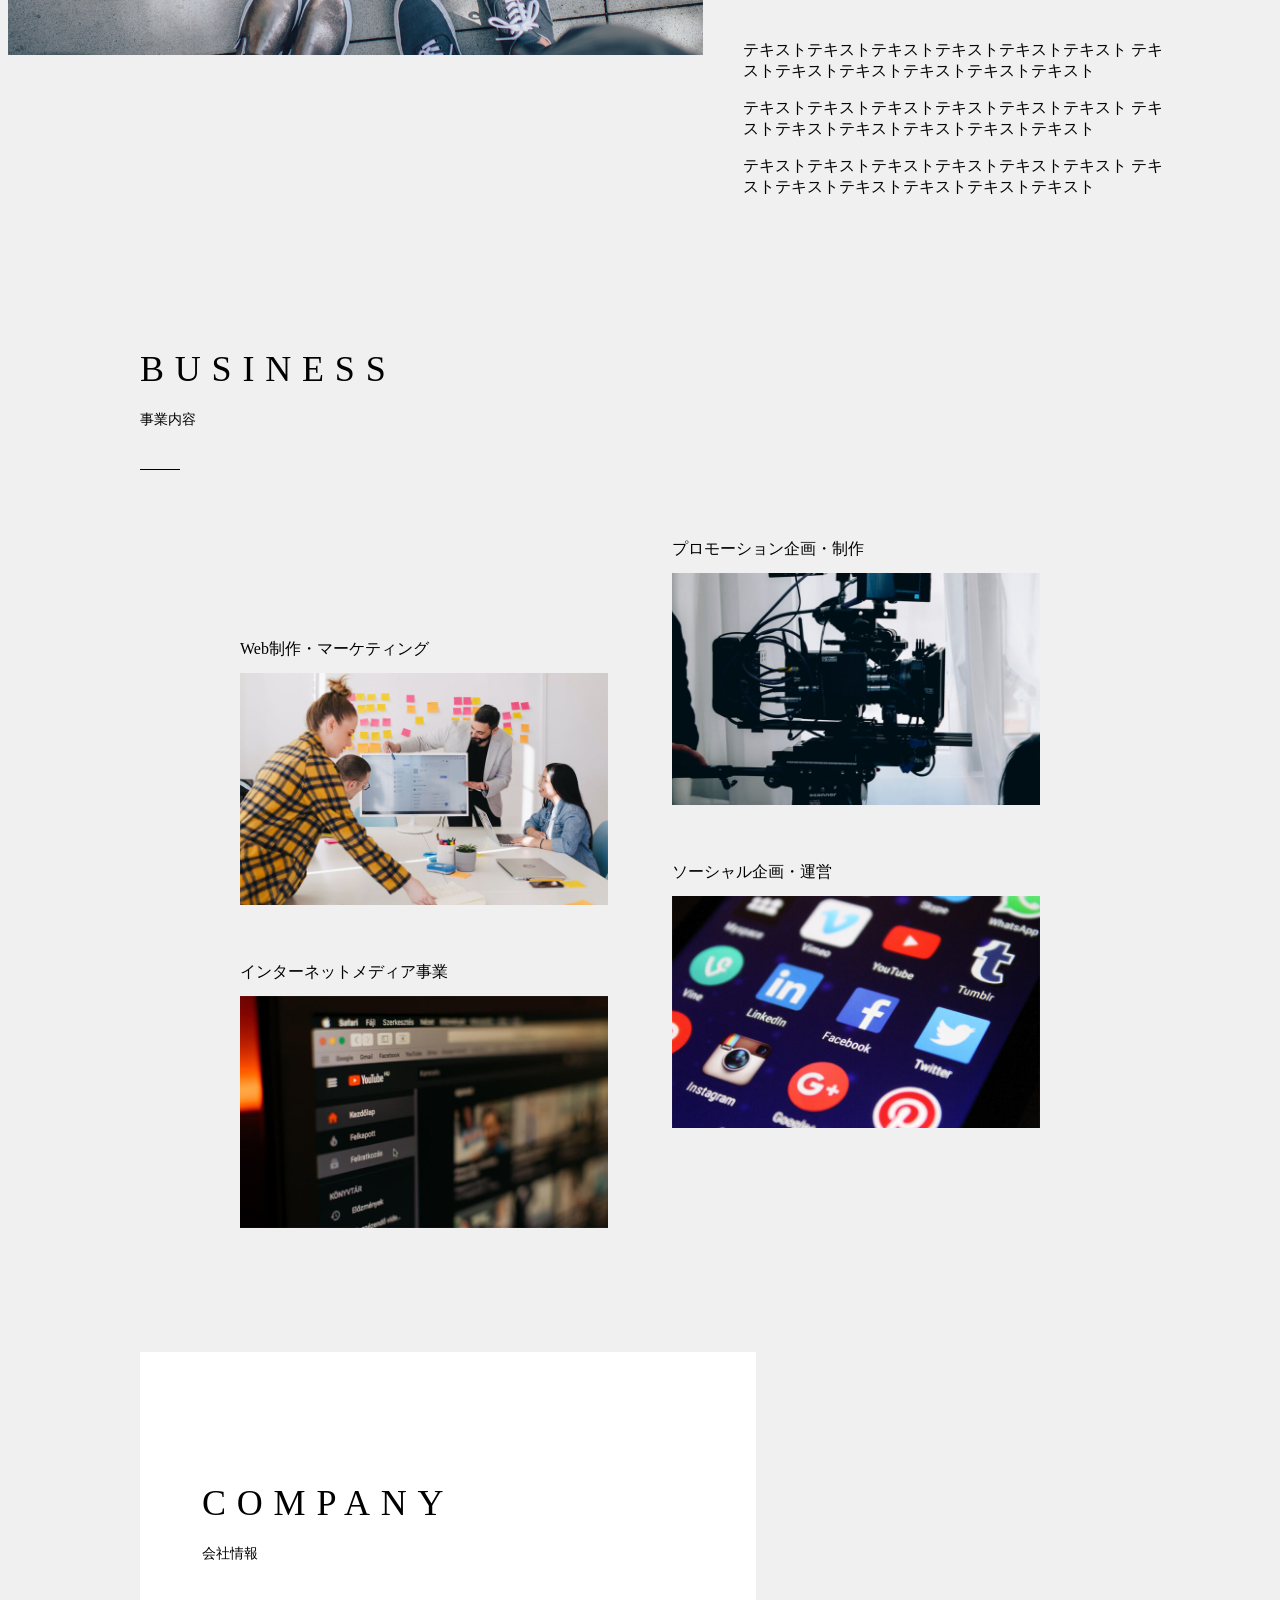
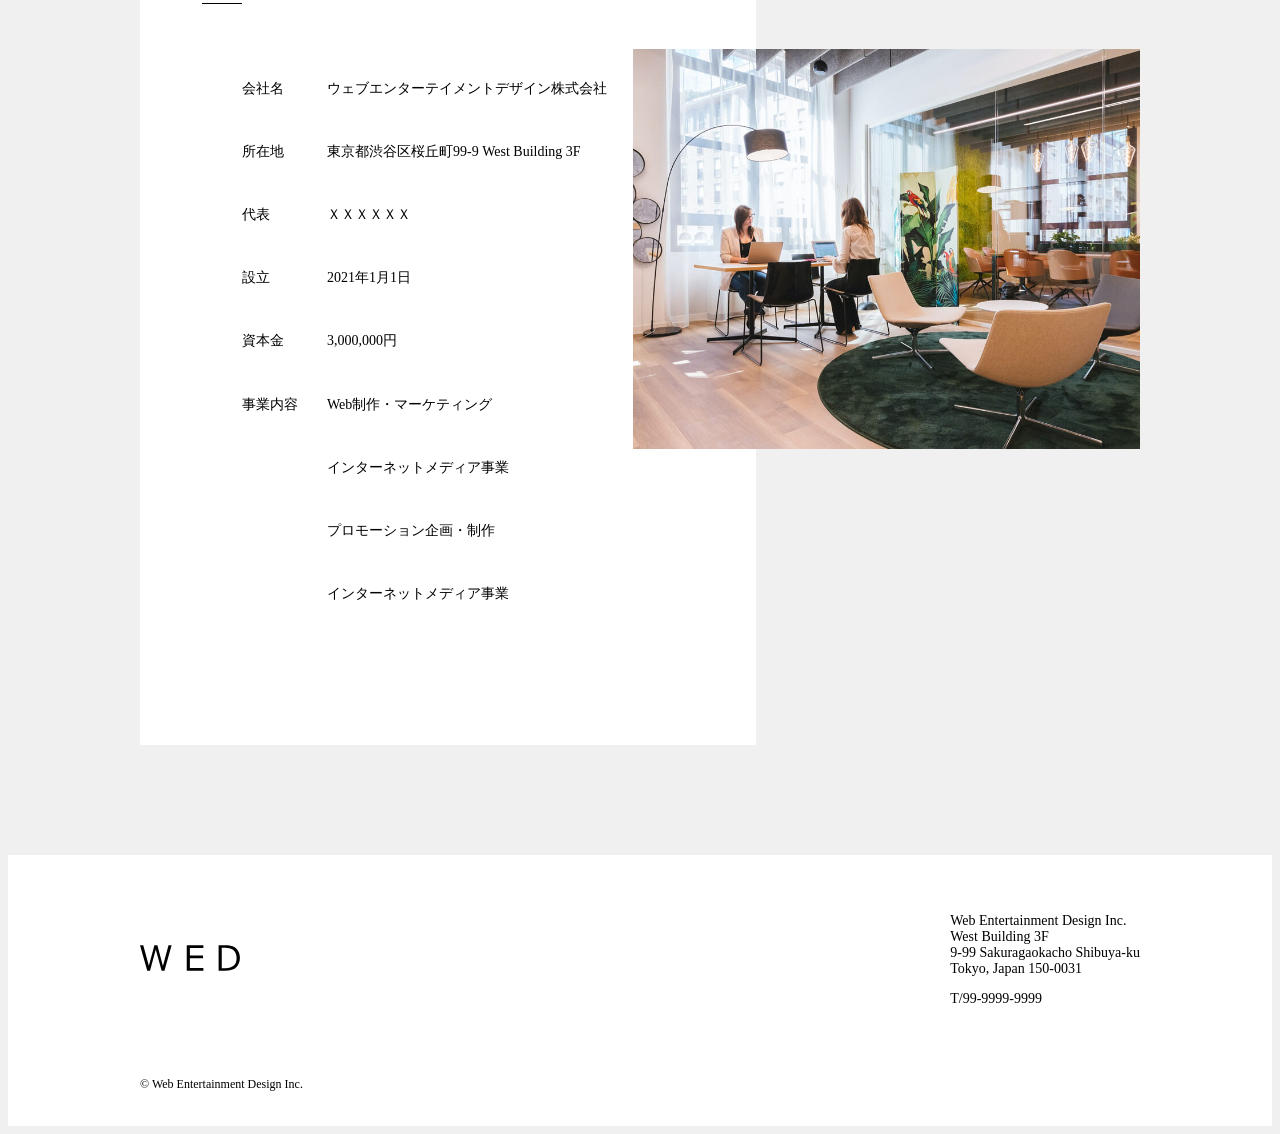
==== commit 13233434: "Add files via upload" ====
--- a/CorporateSite/index.html
+++ b/CorporateSite/index.html
@@ -68,27 +68,30 @@
         </div>
 
         <div class="about__text">
-          <h2 class="section-title">
-            <span class="main-title">ABOUT</span>
-            <span class="sub-title">私たちについて</span>
-          </h2>
-          <p>
-            テキストテキストテキストテキストテキストテキスト
-            テキストテキストテキストテキストテキストテキスト
-          </p>
-          <p>
-            テキストテキストテキストテキストテキストテキスト
-            テキストテキストテキストテキストテキストテキスト
-          </p>
-          <p>
-            テキストテキストテキストテキストテキストテキスト
-            テキストテキストテキストテキストテキストテキスト
-          </p>
+          <div class="about__inner">
+            <h2 class="section-title">
+              <span class="main-title">ABOUT</span>
+              <span class="sub-title">私たちについて</span>
+            </h2>
+            <p>
+              テキストテキストテキストテキストテキストテキスト
+              テキストテキストテキストテキストテキストテキスト
+            </p>
+            <p>
+              テキストテキストテキストテキストテキストテキスト
+              テキストテキストテキストテキストテキストテキスト
+            </p>
+            <p>
+              テキストテキストテキストテキストテキストテキスト
+              テキストテキストテキストテキストテキストテキスト
+            </p>
+          </div>
         </div>
       </section>
 
       <!-- business -->
       <section class="business">
+        <div class="business__inner">
         <h2 class="section-title">
           <span class="main-title">BUSINESS</span>
           <span class="sub-title">事業内容</span>
@@ -118,15 +121,17 @@
             </div>
           </div>
         </div>
+        </div>
       </section>
 
       <!-- COMPANY -->
       <section class="company">
+        <div class="company__inner">
 
         <div class="company__content">
 
         <div class="company__text">
-
+          <div class="company__text__inner">
         <h2 class="section-title">
           <span class="main-title">COMPANY</span>
           <span class="sub-title">会社情報</span>
@@ -134,27 +139,27 @@
         
         <ul class="info">
           <li>
-            <h3>会社名　　</h3>
+            <h3>会社名</h3>
             <p>ウェブエンターテイメントデザイン株式会社</p>
           </li>
           <li>
-            <h3>所在地　　</h3>
+            <h3>所在地</h3>
             <p>東京都渋谷区桜丘町99-9 West Building 3F</p>
           </li>
           <li>
-            <h3>代表　　　</h3>
+            <h3>代表</h3>
             <p>ＸＸＸＸＸＸ</p>
           </li>
           <li>
-            <h3>設立　　　</h3>
+            <h3>設立</h3>
             <p>2021年1月1日</p>
           </li>
           <li>
-            <h3>資本金　　</h3>
+            <h3>資本金</h3>
             <p>3,000,000円</p>
           </li>
           <li>
-            <h3>事業内容　</h3>
+            <h3>事業内容</h3>
             <p>Web制作・マーケティング</p>
           </li>
          <li>
@@ -171,13 +176,14 @@
           </li>  
         </ul>
         </div>
+        </div>
       
         <div class="img">
           <img src="./img/company.jpg" />
         </div>
 
         </div>
-        
+        </div>
       </section>
     </main>
 
--- a/CorporateSite/style.css
+++ b/CorporateSite/style.css
@@ -1,3 +1,218 @@
+<!doctype html>
+<html lang="ja">
+  <head>
+    <meta charset="UTF-8" />
+    <meta name="viewport" content="width=device-width, initial-scale=1.0" />
+    <title>Coporate</title>
+    <link rel="stylesheet" href="./destyle.css" />
+    <link rel="stylesheet" href="./style.css" />
+  </head>
+
+  <body>
+    <header class="header">
+      <h1 class="logo"><img src="./img/logo.svg" /></h1>
+
+      <nav>
+        <ul>
+          <li>NEWS</li>
+          <li>ABOUT</li>
+          <li>BUSINESS</li>
+          <li>COMPANY</li>
+        </ul>
+      </nav>
+
+      <a class="contact">お問い合わせ</a>
+    </header>
+
+    <main>
+      <div class="mv">
+        <img src="./img/mainvisual.jpg" />
+      </div>
+
+      <!-- NEWS -->
+      <section class="news">
+        <h2 class="section-title">
+          <span class="main-title">NEWS</span>
+          <span class="sub-title">ニュース</span>
+        </h2>
+
+        <ul class="list">
+          <li>
+            <div class="date-area">
+              <time>2021.01.01</time>
+              <span>NEWS</span>
+              <p>タイトルタイトルタイトルタイトル</p>
+            </div>
+          </li>
+          <li>
+            <div class="date-area">
+              <time>2021.01.01</time>
+              <span>PRESS</span>
+              <p>タイトルタイトルタイトルタイトル</p>
+            </div>
+          </li>
+          <li>
+            <div class="date-area">
+              <time>2021.01.01</time>
+              <span>NEWS</span>
+              <p>タイトルタイトルタイトルタイトル</p>
+            </div>
+          </li>
+        </ul>
+      </section>
+
+      <!-- ABOUT -->
+      <section class="about">
+        <div class="about__img">
+          <img src="./img/about.jpg" />
+        </div>
+
+        <div class="about__text">
+          <div class="about__inner">
+            <h2 class="section-title">
+              <span class="main-title">ABOUT</span>
+              <span class="sub-title">私たちについて</span>
+            </h2>
+            <p>
+              テキストテキストテキストテキストテキストテキスト
+              テキストテキストテキストテキストテキストテキスト
+            </p>
+            <p>
+              テキストテキストテキストテキストテキストテキスト
+              テキストテキストテキストテキストテキストテキスト
+            </p>
+            <p>
+              テキストテキストテキストテキストテキストテキスト
+              テキストテキストテキストテキストテキストテキスト
+            </p>
+          </div>
+        </div>
+      </section>
+
+      <!-- business -->
+      <section class="business">
+        <div class="business__inner">
+        <h2 class="section-title">
+          <span class="main-title">BUSINESS</span>
+          <span class="sub-title">事業内容</span>
+        </h2>
+
+        <div class="business__content">
+          <div class="left">
+            <div class="item">
+              <p class="title">Web制作・マーケティング</p>
+              <img src="./img/business1.jpg" />
+            </div>
+            <div class="item">
+              <p class="title">インターネットメディア事業</p>
+              <img src="./img/business2.jpg" />
+            </div>
+          </div>
+
+          <div class="right">
+            <div class="item">
+              <p class="title">プロモーション企画・制作</p>
+              <img src="./img/business3.jpg" />
+            </div>
+
+            <div class="item">
+              <p class="title">ソーシャル企画・運営</p>
+              <img src="./img/business4.jpg" />
+            </div>
+          </div>
+        </div>
+        </div>
+      </section>
+
+      <!-- COMPANY -->
+      <section class="company">
+        <div class="company__inner">
+
+        <div class="company__content">
+
+        <div class="company__text">
+          <div class="company__text__inner">
+        <h2 class="section-title">
+          <span class="main-title">COMPANY</span>
+          <span class="sub-title">会社情報</span>
+        </h2>
+        
+        <ul class="info">
+          <li>
+            <h3>会社名</h3>
+            <p>ウェブエンターテイメントデザイン株式会社</p>
+          </li>
+          <li>
+            <h3>所在地</h3>
+            <p>東京都渋谷区桜丘町99-9 West Building 3F</p>
+          </li>
+          <li>
+            <h3>代表</h3>
+            <p>ＸＸＸＸＸＸ</p>
+          </li>
+          <li>
+            <h3>設立</h3>
+            <p>2021年1月1日</p>
+          </li>
+          <li>
+            <h3>資本金</h3>
+            <p>3,000,000円</p>
+          </li>
+          <li>
+            <h3>事業内容</h3>
+            <p>Web制作・マーケティング</p>
+          </li>
+         <li>
+            <h3>　　　　　</h3>
+            <p>インターネットメディア事業</p>
+          </li>  
+        <li>
+            <h3>　　　　　</h3>
+            <p>プロモーション企画・制作</p>
+          </li>  
+        <li>
+            <h3>　　　　　</h3>
+            <p>インターネットメディア事業</p>
+          </li>  
+        </ul>
+        </div>
+        </div>
+      
+        <div class="img">
+          <img src="./img/company.jpg" />
+        </div>
+
+        </div>
+        </div>
+      </section>
+    </main>
+
+    <footer class="footer">
+      <div class="wrapper">
+      <div class="flex">
+        <h1 class="logo"><img src="./img/logo.svg" /></h1>
+        <div class="info">
+          <p>
+            Web Entertainment Design Inc.<br />
+            West Building 3F<br />
+            9-99 Sakuragaokacho Shibuya-ku<br />
+            Tokyo, Japan 150-0031
+          </p>
+          <p>T/99-9999-9999</p>
+        </div>
+      </div>
+
+      <div>
+        <p class="copyright">&copy; Web Entertainment Design Inc.</p>
+      </div>
+    </footer>
+
+  </body>
+</html>
+Copy
+
+CSS
+
 * {
   margin: 0;
   padding: 0;
@@ -49,7 +264,7 @@
   align-items: center;
 }
 
-.header .logo  {
+.header .logo {
   width: 100.39px;
   margin-left: 91px;
   margin-right: 59.61px;
@@ -131,9 +346,13 @@
   margin-bottom: 53px;
 }
 
-.about__img img {
+.about__img {
   width: 760px;
   height: 400px;
+}
+
+.about__img img {
+  height: 100%;
   object-fit: cover;
 }
 
@@ -187,7 +406,7 @@
 .company {
   width: 100%;
   max-width: 1000px;
-  height: 750px;
+  /* height: 750px; */
   padding: 0 16px;
   margin: 0 auto 110px;
   position: relative;
@@ -200,17 +419,17 @@
 
 .company__content {
   display: flex;
-}
-
- .company__text {
+  align-items: center;
+}
+
+.company__text {
   width: 567px;
   padding: 110px 29px 104px 62px;
   background-color: #fff;
-  position: absolute; 
-
-  }
-
-.company li  {
+  /* position: absolute;  */
+}
+
+.company li {
   display: flex;
   font-size: 14px;
   font-weight: normal;
@@ -222,13 +441,18 @@
   font-weight: normal;
 }
 
-.company img {
+.company .img {
   width: 547px;
   height: 400px;
-  margin-top: 110px;
-  margin-left: 453px;
+  margin-left: -123px;
+  /* margin-top: 110px;
+  margin-left: 453px; */
+  /* position: absolute; */
+}
+
+.company img {
+  height: 100%;
   object-fit: cover;
-  position: absolute;
 }
 
 /* footer */
@@ -250,6 +474,14 @@
   margin-right: 0;
 }
 
+.info li {
+  display: flex;
+  gap: 29px;
+}
+
+.info h3 {
+  width: 56px;
+}
 
 .info p {
   font-size: 14px;
@@ -259,18 +491,137 @@
   font-size: 12px;
 }
 
+/* SP */
 @media screen and (max-width: 900px) {
-
-
-
-
-
+  .logo {
+    width: 80.5px;
+    margin: 8px 0;
+  }
+
+  .section-title {
+    margin-bottom: 34px;
+  }
+
+  .sub-title {
+    margin-bottom: 24px;
+  }
+
+  /* hedder */
   .header {
     flex-direction: column;
     align-items: flex-start;
+    margin-bottom: 18px;
+  }
+
+  .header .logo {
+    width: 80.5px;
+    margin: 16px 0 11.52px 16px;
+  }
+
+  .header ul {
+    margin-left: 16px;
   }
 
   .contact {
     display: none;
   }
-}+
+  /* mv */
+  .mv img {
+    margin-top: 18px;
+    margin-bottom: 90px;
+  }
+
+  /* news */
+  .news {
+    margin-bottom: 90px;
+    padding: 0 28px 0 16px;
+  }
+
+  .news .list {
+    flex-direction: column;
+    gap: 49px;
+  }
+
+  .news .list li {
+    width: 100%;
+  }
+
+  .news p {
+    margin-top: 22px;
+  }
+
+  .item img {
+    width: 100%;
+  }
+
+  /* about */
+  .about {
+    flex-direction: column;
+    margin-bottom: 0 0 94px 0;
+    gap: 0;
+  }
+
+  .about__img {
+    width: 100%;
+    height: 300px;
+  }
+
+  .about__text {
+    width: 100%;
+    margin: 0;
+  }
+
+  .about__inner {
+    padding: 0 28px 016px;
+  }
+
+  /* business */
+
+  .business {
+    margin-bottom: 80px;
+    padding: 0;
+  }
+
+  .business__content {
+    flex-direction: column;
+    padding: 0;
+  }
+
+  .business__inner {
+    padding: 0 16px;
+  }
+
+  .company {
+    width: 100%;
+    padding: 0;
+  }
+
+  .company__inner {
+    padding: 0 16px;
+  }
+
+  /* company */
+  .company__content {
+    display: block;
+    width: 100%;
+  }
+
+  .company__text {
+    width: 100%;
+    padding: 0;
+  }
+
+  .company__text__inner {
+    padding: 50px 20px 44px;
+  }
+
+  .company .img {
+    width: 100%;
+    margin-left: 0;
+  }
+
+  .wrapper {
+    padding: 0;
+  }
+}
